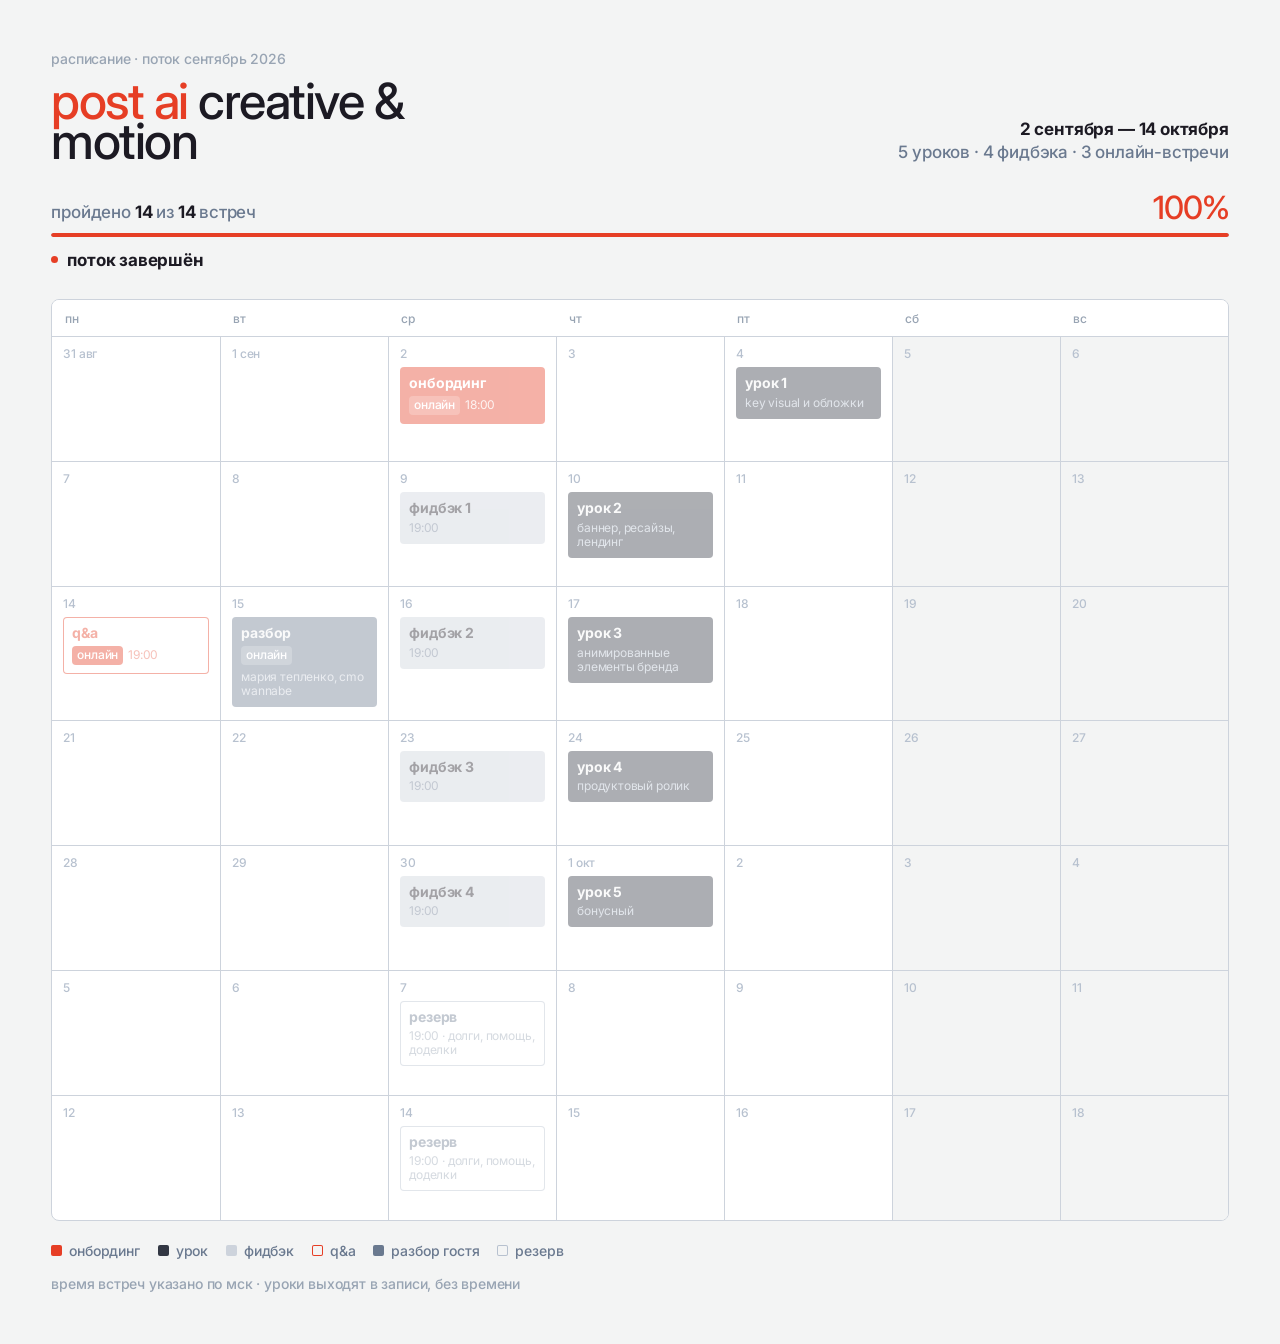
==== post-ai-creative/index.html @ 70a8e393 "schedule: post ai creative & motion cohort at /post-ai-creative новая страница расписания для потока" ====
<!DOCTYPE html>
<html lang="ru">
<head>
<meta charset="UTF-8">
<meta name="viewport" content="width=device-width, initial-scale=1">
<title>post ai creative &amp; motion — расписание</title>
<meta name="description" content="расписание и трекер прогресса шортса post ai creative &amp; motion, поток 2 сентября — 14 октября 2026">

<link rel="preconnect" href="https://fonts.googleapis.com">
<link rel="preconnect" href="https://fonts.gstatic.com" crossorigin>
<link href="https://fonts.googleapis.com/css2?family=Inter:wght@400;500;700&display=swap" rel="stylesheet">
<link rel="stylesheet" href="tokens.css">

<style>
  *{box-sizing:border-box;margin:0;padding:0}
  html{-webkit-text-size-adjust:100%}
  body{
    background:var(--c-paper);color:var(--c-ink);
    font-family:var(--font);font-weight:var(--fw-medium);
    font-size:var(--fs-caption);line-height:var(--lh-caption);letter-spacing:var(--track-body);
    text-transform:lowercase;
    -webkit-font-smoothing:antialiased;
    padding:clamp(20px,4vw,56px);
  }
  b,strong{font-weight:var(--fw-bold)}
  .wrap{max-width:1180px;margin:0 auto}

  /* ---------- header ---------- */
  .eyebrow{font-size:var(--fs-micro);line-height:var(--lh-micro);color:var(--c-steel)}
  .head{display:flex;justify-content:space-between;align-items:flex-end;gap:28px;flex-wrap:wrap;margin-top:14px}
  .title{
    font-weight:var(--fw-medium);
    font-size:var(--fs-display-fluid);
    line-height:var(--lh-display);
    letter-spacing:var(--track-display);
    max-width:14ch;
  }
  .title em{font-style:normal;color:var(--c-accent)}
  .meta{text-align:right;font-size:var(--fs-caption);line-height:var(--lh-caption);color:var(--c-slate)}
  .meta .range{color:var(--c-ink);font-weight:var(--fw-bold);display:block;margin-bottom:5px}

  /* ---------- progress ---------- */
  .spine{margin:34px 0 30px}
  .spine-head{display:flex;justify-content:space-between;align-items:flex-end;gap:16px;flex-wrap:wrap;margin-bottom:12px}
  .spine-lab{font-size:var(--fs-caption);color:var(--c-slate)}
  .spine-lab b{color:var(--c-ink)}
  .spine-pct{
    font-weight:var(--fw-medium);
    font-size:var(--fs-sub-fluid);
    line-height:var(--lh-display);
    letter-spacing:var(--track-display);
    color:var(--c-accent);
  }
  .track{height:4px;border-radius:var(--r-sm);background:var(--c-haze);overflow:hidden}
  .track i{display:block;height:100%;border-radius:var(--r-sm);background:var(--c-accent);width:0;
    transition:width 1.1s cubic-bezier(.2,.8,.2,1)}
  .now{margin-top:14px;font-size:var(--fs-caption);color:var(--c-slate);display:flex;align-items:center;gap:9px;flex-wrap:wrap}
  .now .dot{width:7px;height:7px;border-radius:50%;background:var(--c-accent);flex:0 0 auto}
  .now b{color:var(--c-ink)}

  /* ---------- calendar (desktop) ---------- */
  .cal{background:var(--c-white);border:var(--hair) solid var(--c-haze);border-radius:var(--r-md);overflow:hidden}
  .dow{display:grid;grid-template-columns:repeat(7,1fr);background:var(--c-white)}
  .dow span{padding:13px 13px 11px;font-size:var(--fs-nano);line-height:var(--lh-nano);color:var(--c-steel)}
  .week{display:grid;grid-template-columns:repeat(7,1fr);border-top:var(--hair) solid var(--c-haze)}
  .cell{min-height:124px;padding:11px 11px 13px;border-left:var(--hair) solid var(--c-haze);
    display:flex;flex-direction:column;gap:7px;transition:background .16s ease}
  .cell:first-child{border-left:0}
  .cell.off{background:var(--c-paper)}
  .cell.today,.cell.today:hover{background:var(--c-paper)}
  .cell.past .num{color:var(--c-mist)}
  .num{font-size:var(--fs-nano);line-height:var(--lh-nano);color:var(--c-steel);
    display:flex;align-items:center;gap:6px;flex-wrap:wrap}
  .cell.today .num{color:var(--c-accent);font-weight:var(--fw-bold)}
  .cell.today .num::after{content:"сегодня";font-size:var(--fs-nano);font-weight:var(--fw-medium);
    color:var(--c-accent);border:var(--hair) solid var(--c-accent);border-radius:var(--r-sm);padding:1px 5px 2px}
  .mo{color:var(--c-mist)}

  /* ---------- chips ---------- */
  .chip{border-radius:var(--r-sm);padding:8px 9px 9px;display:flex;flex-direction:column;gap:5px}
  .chip .k{font-size:var(--fs-micro);line-height:var(--lh-micro);font-weight:var(--fw-bold);letter-spacing:var(--track-body)}
  .chip .t{font-size:var(--fs-nano);line-height:1.16;font-weight:var(--fw-regular)}
  .chip .meta-row{display:flex;align-items:center;flex-wrap:wrap;gap:5px}
  .chip .on{display:inline-flex;align-items:center;font-size:var(--fs-nano);line-height:1;
    font-weight:var(--fw-medium);border-radius:var(--r-sm);padding:3px 5px 4px}

  .chip.onboarding{background:var(--c-accent);color:var(--c-white)}
  .chip.onboarding .t{color:rgba(255,255,255,.86)}
  .chip.onboarding .on{background:rgba(255,255,255,.22);color:var(--c-white)}

  .chip.lesson{background:var(--c-deep);color:var(--c-paper)}
  .chip.lesson .t{color:var(--c-mist)}

  .chip.feedback{background:var(--c-haze);color:var(--c-ink)}
  .chip.feedback .t{color:var(--c-slate)}

  .chip.guest{background:var(--c-slate);color:var(--c-paper)}
  .chip.guest .t{color:var(--c-haze)}
  .chip.guest .on{background:rgba(255,255,255,.22);color:var(--c-white)}

  .chip.qa{color:var(--c-accent);box-shadow:inset 0 0 0 var(--hair) var(--c-accent)}
  .chip.qa .t{color:var(--c-accent);opacity:.78}
  .chip.qa .on{background:var(--c-accent);color:var(--c-white)}

  .chip.reserve{color:var(--c-slate);box-shadow:inset 0 0 0 var(--hair) var(--c-mist)}
  .chip.reserve .t{color:var(--c-steel)}

  .chip.done{opacity:.4}

  /* ---------- feed (mobile) ---------- */
  .feed{display:none}
  .row{display:grid;grid-template-columns:76px 1fr;gap:12px;padding:9px 0;
    border-top:var(--hair) solid var(--c-haze);align-items:start}
  .row:first-child{border-top:0}
  .row .d{font-size:var(--fs-micro);line-height:var(--lh-micro);color:var(--c-steel);padding-top:2px}
  .row.past .d{color:var(--c-mist)}
  .row.empty{padding:6px 0}
  .row.empty .d{font-size:var(--fs-nano);line-height:var(--lh-nano)}
  .row.today{background:var(--c-white);border-radius:var(--r-md);border-top-color:transparent;
    padding:10px;margin:0 -10px}
  .row.today .d{color:var(--c-accent);font-weight:var(--fw-bold)}
  .row .stack{display:flex;flex-direction:column;gap:8px}
  .row .today-pill{font-size:var(--fs-nano);line-height:1;color:var(--c-accent);
    border:var(--hair) solid var(--c-accent);border-radius:var(--r-sm);padding:3px 6px 4px;align-self:flex-start}
  .wk{font-size:var(--fs-nano);line-height:var(--lh-nano);color:var(--c-steel);
    padding:22px 0 8px;border-top:var(--hair) solid var(--c-haze)}
  .wk:first-child{border-top:0;padding-top:0}

  /* ---------- legend / foot ---------- */
  .legend{display:flex;flex-wrap:wrap;gap:8px 18px;margin-top:22px;
    font-size:var(--fs-micro);line-height:var(--lh-micro);color:var(--c-slate)}
  .legend span{display:inline-flex;align-items:center;gap:7px}
  .legend i{width:11px;height:11px;border-radius:2px;flex:0 0 auto}
  .legend .l-onboarding{background:var(--c-accent)}
  .legend .l-lesson{background:var(--c-deep)}
  .legend .l-feedback{background:var(--c-haze)}
  .legend .l-guest{background:var(--c-slate)}
  .legend .l-qa{box-shadow:inset 0 0 0 var(--hair) var(--c-accent)}
  .legend .l-reserve{box-shadow:inset 0 0 0 var(--hair) var(--c-mist)}

  .foot{margin-top:18px;font-size:var(--fs-micro);line-height:var(--lh-micro);color:var(--c-steel)}

  .jump{display:none;position:fixed;left:50%;bottom:18px;transform:translateX(-50%);z-index:20;
    border:0;font-family:var(--font);font-weight:var(--fw-medium);font-size:var(--fs-caption);
    line-height:1;letter-spacing:var(--track-body);text-transform:lowercase;
    color:var(--c-white);background:var(--c-accent);border-radius:var(--r-sm);
    padding:13px 20px 14px;box-shadow:0 8px 20px -8px rgba(28,26,35,.5);cursor:pointer}
  .jump:active{transform:translateX(-50%) scale(.97)}

  @media (max-width:900px){
    .cal{display:none}
    .feed{display:block}
    .jump{display:block}
    body{padding-bottom:92px}
    .head{gap:16px}
    .meta{text-align:left}
    .spine{margin:26px 0 24px}
  }
  @media (prefers-reduced-motion:reduce){
    .track i{transition:none}
    .cell{transition:none}
  }
  :focus-visible{outline:2px solid var(--c-accent);outline-offset:3px}
</style>
</head>
<body>
<div class="wrap">

  <div class="eyebrow">расписание · поток сентябрь 2026</div>
  <div class="head">
    <h1 class="title"><em>post ai</em> creative &amp; motion</h1>
    <div class="meta">
      <span class="range">2 сентября — 14 октября</span>
      <span id="counts"></span>
    </div>
  </div>

  <section class="spine">
    <div class="spine-head">
      <div class="spine-lab">пройдено <b id="done">0</b> из <b id="total">0</b> встреч</div>
      <div class="spine-pct" id="pct">0%</div>
    </div>
    <div class="track"><i id="bar"></i></div>
    <div class="now" id="now"></div>
  </section>

  <div class="cal" id="cal"></div>
  <div class="feed" id="feed"></div>

  <div class="legend">
    <span><i class="l-onboarding"></i>онбординг</span>
    <span><i class="l-lesson"></i>урок</span>
    <span><i class="l-feedback"></i>фидбэк</span>
    <span><i class="l-qa"></i>q&amp;a</span>
    <span><i class="l-guest"></i>разбор гостя</span>
    <span><i class="l-reserve"></i>резерв</span>
  </div>

  <div class="foot">время встреч указано по мск · уроки выходят в записи, без времени</div>
  <button class="jump" id="jump" type="button">сегодня</button>
</div>

<script>
const START = [2026,7,31];   // пн 31 августа 2026
const WEEKS = 7;             // до вс 18 октября, покрывает резерв 14 октября

const EVENTS = [
  {date:'2026-09-02', kind:'onboarding', k:'онбординг',  t:'18:00', online:true},
  {date:'2026-09-04', kind:'lesson',     k:'урок 1',     t:'key visual и обложки'},
  {date:'2026-09-09', kind:'feedback',   k:'фидбэк 1',   t:'19:00'},
  {date:'2026-09-10', kind:'lesson',     k:'урок 2',     t:'баннер, ресайзы, лендинг'},
  {date:'2026-09-14', kind:'qa',         k:'q&a',        t:'19:00', online:true},
  {date:'2026-09-15', kind:'guest',      k:'разбор',     t:'мария тепленко, cmo wannabe', online:true},
  {date:'2026-09-16', kind:'feedback',   k:'фидбэк 2',   t:'19:00'},
  {date:'2026-09-17', kind:'lesson',     k:'урок 3',     t:'анимированные элементы бренда'},
  {date:'2026-09-23', kind:'feedback',   k:'фидбэк 3',   t:'19:00'},
  {date:'2026-09-24', kind:'lesson',     k:'урок 4',     t:'продуктовый ролик'},
  {date:'2026-09-30', kind:'feedback',   k:'фидбэк 4',   t:'19:00'},
  {date:'2026-10-01', kind:'lesson',     k:'урок 5',     t:'бонусный'},
  {date:'2026-10-07', kind:'reserve',    k:'резерв',     t:'19:00 · долги, помощь, доделки'},
  {date:'2026-10-14', kind:'reserve',    k:'резерв',     t:'19:00 · долги, помощь, доделки'}
];

const DOW = ['пн','вт','ср','чт','пт','сб','вс'];
const MO  = ['января','февраля','марта','апреля','мая','июня','июля','августа','сентября','октября','ноября','декабря'];
const MOS = ['янв','фев','мар','апр','мая','июн','июл','авг','сен','окт','ноя','дек'];

const key = d => d.getFullYear()+'-'+String(d.getMonth()+1).padStart(2,'0')+'-'+String(d.getDate()).padStart(2,'0');
const byDay = {};
EVENTS.forEach(e => (byDay[e.date] = byDay[e.date] || []).push(e));

const now = new Date();
const today = new Date(now.getFullYear(), now.getMonth(), now.getDate());
const todayKey = key(today);

/* ---- счётчики в шапке ---- */
const nLessons  = EVENTS.filter(e => e.kind === 'lesson').length;
const nFeedback = EVENTS.filter(e => e.kind === 'feedback').length;
const nOnline   = EVENTS.filter(e => e.online).length;
const plural = (n, one, few, many) => {
  const m10 = n % 10, m100 = n % 100;
  if (m10 === 1 && m100 !== 11) return one;
  if (m10 >= 2 && m10 <= 4 && (m100 < 12 || m100 > 14)) return few;
  return many;
};
document.getElementById('counts').textContent =
  nLessons  + ' ' + plural(nLessons, 'урок','урока','уроков') + ' · ' +
  nFeedback + ' ' + plural(nFeedback,'фидбэк','фидбэка','фидбэков') + ' · ' +
  nOnline   + ' ' + plural(nOnline,'онлайн-встреча','онлайн-встречи','онлайн-встреч');

/* ---- progress ---- */
const done = EVENTS.filter(e => new Date(e.date+'T00:00:00') < today).length;
const pct = Math.round(done / EVENTS.length * 100);
document.getElementById('done').textContent = done;
document.getElementById('total').textContent = EVENTS.length;
document.getElementById('pct').textContent = pct + '%';
requestAnimationFrame(() => document.getElementById('bar').style.width = pct + '%');

const nowEl = document.getElementById('now');
const todayEv = byDay[todayKey];
const next = EVENTS.find(e => new Date(e.date+'T00:00:00') > today);
if (todayEv) {
  nowEl.innerHTML = '<span class="dot"></span><span>сегодня — <b>' + todayEv.map(e=>e.k).join(' и ') + '</b></span>';
} else if (next) {
  const d = new Date(next.date+'T00:00:00');
  nowEl.innerHTML = '<span class="dot"></span><span>дальше — <b>' + next.k + '</b>, ' + d.getDate() + ' ' + MO[d.getMonth()] + '</span>';
} else {
  nowEl.innerHTML = '<span class="dot"></span><span><b>поток завершён</b></span>';
}

/* ---- chip ---- */
function chip(e, isPast){
  const cls = ['chip', e.kind];
  if (isPast) cls.push('done');
  const meta = (e.online ? '<span class="on">онлайн</span>' : '') + (e.t ? '<span class="t">'+e.t+'</span>' : '');
  return '<span class="'+cls.join(' ')+'"><span class="k">'+e.k+'</span>'+
         (meta ? '<span class="meta-row">'+meta+'</span>' : '')+'</span>';
}

/* ---- calendar ---- */
const cal = document.getElementById('cal');
let html = '<div class="dow">' + DOW.map(d=>'<span>'+d+'</span>').join('') + '</div>';
const cur = new Date(START[0], START[1], START[2]);
for (let w = 0; w < WEEKS; w++){
  html += '<div class="week">';
  for (let i = 0; i < 7; i++){
    const k = key(cur);
    const evs = byDay[k] || [];
    const isPast = cur < today, isToday = k === todayKey;
    const c = ['cell'];
    if (isPast && !isToday) c.push('past');
    if (isToday) c.push('today');
    if (i > 4 && !evs.length) c.push('off');
    const first = cur.getDate() === 1 || (w === 0 && i === 0);
    html += '<div class="'+c.join(' ')+'"><div class="num"><span>'+cur.getDate()+
            (first ? ' <span class="mo">'+MOS[cur.getMonth()]+'</span>' : '')+'</span></div>'+
            evs.map(e=>chip(e, isPast && !isToday)).join('')+'</div>';
    cur.setDate(cur.getDate()+1);
  }
  html += '</div>';
}
cal.innerHTML = html;

/* ---- mobile feed ---- */
const feed = document.getElementById('feed');
let f = '';
const cur2 = new Date(START[0], START[1], START[2]);
for (let w = 0; w < WEEKS; w++){
  f += '<div class="wk">'+(w < 5 ? 'неделя '+(w+1) : 'резерв')+'</div>';
  for (let i = 0; i < 7; i++){
    const k = key(cur2);
    const evs = byDay[k] || [];
    const isPast = cur2 < today, isToday = k === todayKey;
    const c = ['row'];
    if (!evs.length && !isToday) c.push('empty');
    if (isPast && !isToday) c.push('past');
    if (isToday) c.push('today');
    f += '<div class="'+c.join(' ')+'"><div class="d">'+DOW[i]+' '+cur2.getDate()+' '+MOS[cur2.getMonth()]+'</div>'+
         '<div class="stack">'+ (evs.length ? evs.map(e=>chip(e, isPast && !isToday)).join('') : '') +
         (isToday && !evs.length ? '<span class="today-pill">сегодня</span>' : '') + '</div></div>';
    cur2.setDate(cur2.getDate()+1);
  }
}
feed.innerHTML = f;

/* jump to today (mobile) */
document.getElementById('jump').addEventListener('click', () => {
  const t = feed.querySelector('.row.today');
  if (!t) return;
  const smooth = !window.matchMedia('(prefers-reduced-motion: reduce)').matches;
  t.scrollIntoView({behavior: smooth ? 'smooth' : 'auto', block: 'center'});
});
</script>
</body>
</html>
---- post-ai-creative/tokens.css ----
/* ------------------------------------------------------------------
   post ai creative & motion — локальные токены
   Сняты с живой страницы https://wannabe.ru/shorts/post-ai-creative
   (замеры computed styles, 1440px). Это самостоятельный файл:
   общей дизайн-системы с wannabe.ru нет, ничего не импортируется.
   ------------------------------------------------------------------ */

:root{

  /* ---------- цвет ----------
     сверено с живой страницей:
     ink rgb(28,26,35) · deep rgb(50,55,67) · slate rgb(106,121,143)
     steel rgb(152,164,179) · mist rgb(183,193,207) · haze rgb(205,211,220)
     paper rgb(243,244,244) · accent rgb(230,62,37)                        */
  --c-ink:    #1C1A23;
  --c-deep:   #323743;
  --c-slate:  #6A798F;
  --c-steel:  #98A4B3;
  --c-mist:   #B7C1CF;
  --c-haze:   #CDD3DC;
  --c-paper:  #F3F4F4;
  --c-accent: #E63E25;
  --c-white:  #FFFFFF;

  /* ---------- шрифт ----------
     на лендинге Unica 77 LL. лицензия не покрывает этот домен,
     поэтому здесь Inter с Google Fonts, 400 / 500 / 700.           */
  --font: 'Inter', system-ui, -apple-system, 'Segoe UI', Roboto, Arial, sans-serif;

  --fw-regular: 400;
  --fw-medium:  500;   /* рабочее начертание лендинга */
  --fw-bold:    700;

  /* ---------- кегли ----------
     база лендинга: 50 / 32 / 21 / 17.
     14 и 12 — вспомогательные, тоже есть на живой странице.        */
  --fs-display:  50px;
  --fs-sub:      32px;
  --fs-body:     21px;
  --fs-caption:  17px;
  --fs-micro:    14px;
  --fs-nano:     12px;

  /* адаптивные варианты display-кеглей */
  --fs-display-fluid: clamp(32px, 5.4vw, 50px);
  --fs-sub-fluid:     clamp(23px, 3.2vw, 32px);

  /* ---------- интерлиньяж ----------
     display 80%, тело 100%. на мелких кеглях лендинг слегка
     распускает строку — 17px→106%, 14px→114%, замерено там же.     */
  --lh-display: .8;
  --lh-body:    1;
  --lh-caption: 1.06;
  --lh-micro:   1.14;
  --lh-nano:    1;

  /* ---------- трекинг ----------
     фирменное значение на display — −5%, но у Inter метрики шире
     Unica, и на −5% крупные заголовки слипаются. на display
     прижато до −3%; тело остаётся на −1%, как на лендинге.         */
  --track-display:       -.03em;   /* Inter */
  --track-display-brand: -.05em;   /* Unica, для справки */
  --track-body:          -.01em;

  /* ---------- геометрия ----------
     радиусы лендинга: 4px — основной, 8px — крупные блоки.         */
  --r-sm: 4px;
  --r-md: 8px;
  --hair: 1px;
}
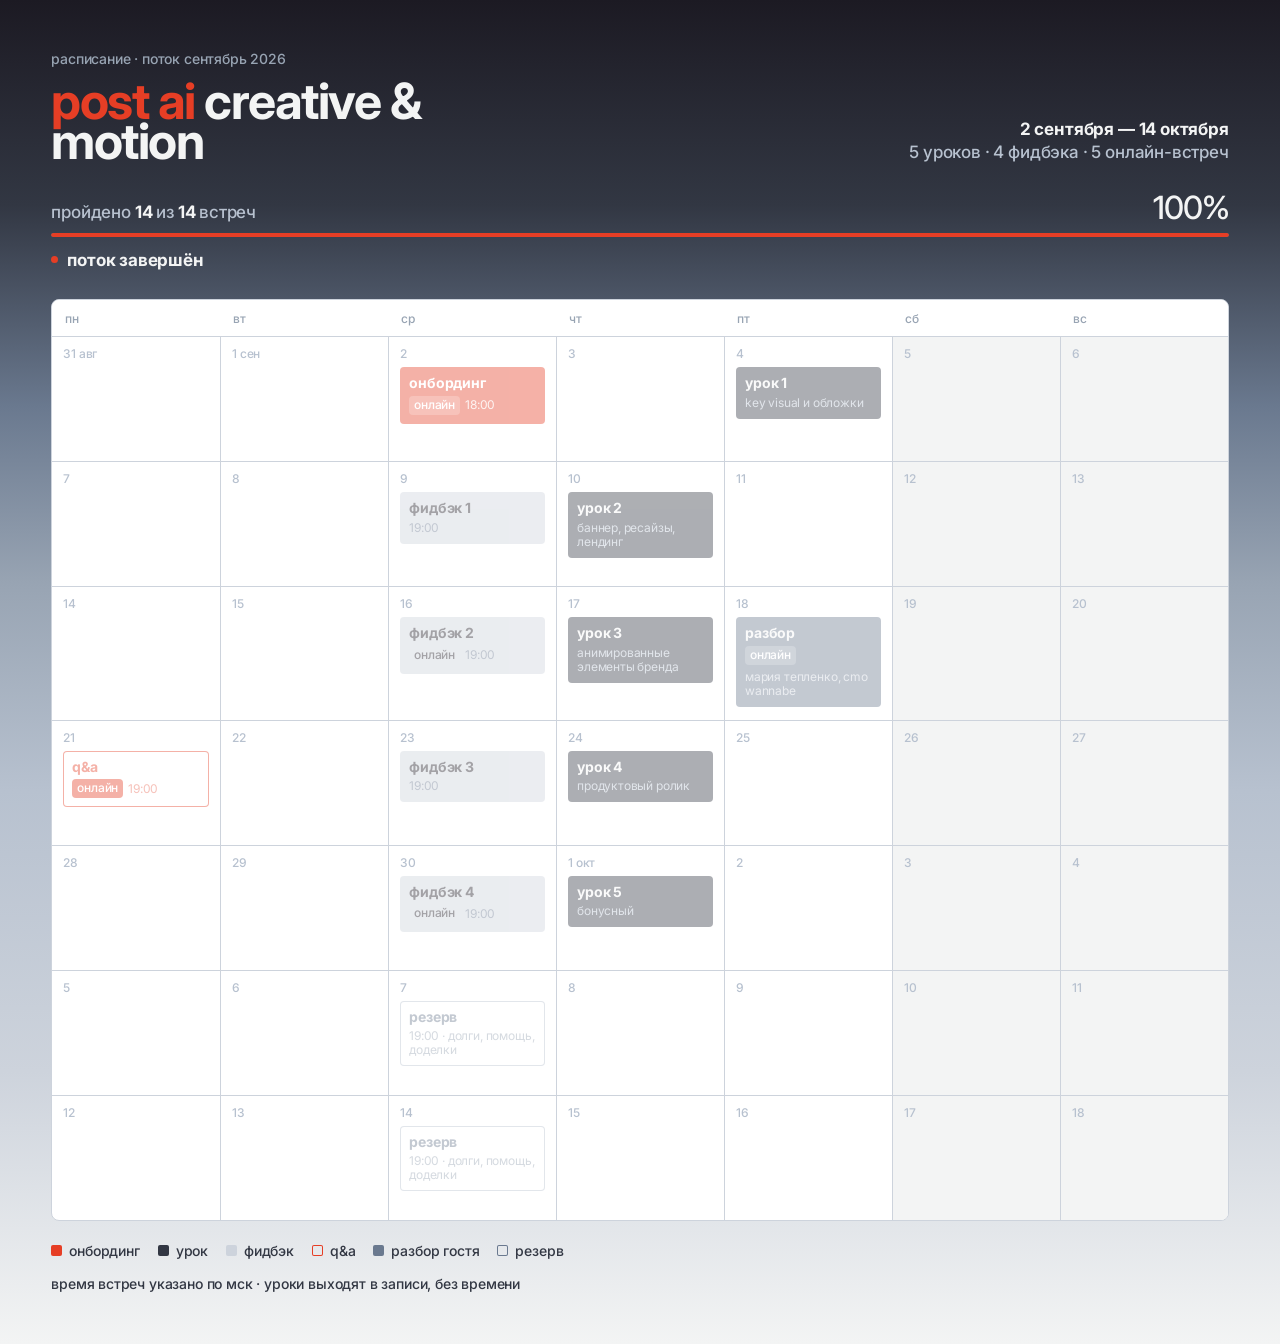
==== commit 5d33140d: "schedule: градиентный фон, болд в заголовке, правки расписания фон — вертикальная лесенка по всей па" ====
--- a/post-ai-creative/index.html
+++ b/post-ai-creative/index.html
@@ -13,9 +13,13 @@
 
 <style>
   *{box-sizing:border-box;margin:0;padding:0}
-  html{-webkit-text-size-adjust:100%}
+  /* градиент на body: его бокс равен высоте документа, поэтому
+     лесенка растягивается на всю страницу, как на лендинге.
+     на html — конечный цвет градиента, чтобы область за боксом
+     (короткий документ, оверскролл) стыковалась без шва */
+  html{-webkit-text-size-adjust:100%;background:var(--c-paper)}
   body{
-    background:var(--c-paper);color:var(--c-ink);
+    background:var(--grad-page);min-height:100vh;color:var(--c-ink);
     font-family:var(--font);font-weight:var(--fw-medium);
     font-size:var(--fs-caption);line-height:var(--lh-caption);letter-spacing:var(--track-body);
     text-transform:lowercase;
@@ -25,38 +29,42 @@
   b,strong{font-weight:var(--fw-bold)}
   .wrap{max-width:1180px;margin:0 auto}
 
-  /* ---------- header ---------- */
+  /* ---------- header ----------
+     шапка лежит на тёмной части градиента — текст светлый */
   .eyebrow{font-size:var(--fs-micro);line-height:var(--lh-micro);color:var(--c-steel)}
   .head{display:flex;justify-content:space-between;align-items:flex-end;gap:28px;flex-wrap:wrap;margin-top:14px}
   .title{
-    font-weight:var(--fw-medium);
+    font-weight:var(--fw-bold);
     font-size:var(--fs-display-fluid);
     line-height:var(--lh-display);
     letter-spacing:var(--track-display);
+    color:var(--c-paper);
     max-width:14ch;
   }
   .title em{font-style:normal;color:var(--c-accent)}
-  .meta{text-align:right;font-size:var(--fs-caption);line-height:var(--lh-caption);color:var(--c-slate)}
-  .meta .range{color:var(--c-ink);font-weight:var(--fw-bold);display:block;margin-bottom:5px}
+  .meta{text-align:right;font-size:var(--fs-caption);line-height:var(--lh-caption);color:var(--c-mist)}
+  .meta .range{color:var(--c-paper);font-weight:var(--fw-bold);display:block;margin-bottom:5px}
 
   /* ---------- progress ---------- */
   .spine{margin:34px 0 30px}
   .spine-head{display:flex;justify-content:space-between;align-items:flex-end;gap:16px;flex-wrap:wrap;margin-bottom:12px}
-  .spine-lab{font-size:var(--fs-caption);color:var(--c-slate)}
-  .spine-lab b{color:var(--c-ink)}
+  .spine-lab{font-size:var(--fs-caption);color:var(--c-mist)}
+  .spine-lab b{color:var(--c-paper)}
   .spine-pct{
     font-weight:var(--fw-medium);
     font-size:var(--fs-sub-fluid);
     line-height:var(--lh-display);
     letter-spacing:var(--track-display);
-    color:var(--c-accent);
-  }
-  .track{height:4px;border-radius:var(--r-sm);background:var(--c-haze);overflow:hidden}
+    /* не акцентом: на тёмной части градиента красный по чёрному
+       даёт 2.8:1, ниже порога. акцент остаётся в полосе и точке */
+    color:var(--c-paper);
+  }
+  .track{height:4px;border-radius:var(--r-sm);background:rgba(255,255,255,.18);overflow:hidden}
   .track i{display:block;height:100%;border-radius:var(--r-sm);background:var(--c-accent);width:0;
     transition:width 1.1s cubic-bezier(.2,.8,.2,1)}
-  .now{margin-top:14px;font-size:var(--fs-caption);color:var(--c-slate);display:flex;align-items:center;gap:9px;flex-wrap:wrap}
+  .now{margin-top:14px;font-size:var(--fs-caption);color:var(--c-mist);display:flex;align-items:center;gap:9px;flex-wrap:wrap}
   .now .dot{width:7px;height:7px;border-radius:50%;background:var(--c-accent);flex:0 0 auto}
-  .now b{color:var(--c-ink)}
+  .now b{color:var(--c-paper)}
 
   /* ---------- calendar (desktop) ---------- */
   .cal{background:var(--c-white);border:var(--hair) solid var(--c-haze);border-radius:var(--r-md);overflow:hidden}
@@ -107,8 +115,11 @@
 
   .chip.done{opacity:.4}
 
-  /* ---------- feed (mobile) ---------- */
-  .feed{display:none}
+  /* ---------- feed (mobile) ----------
+     на подложке: иначе строки шли бы прямо по градиенту
+     и вверху ленты теряли контраст */
+  .feed{display:none;background:var(--c-white);border:var(--hair) solid var(--c-haze);
+    border-radius:var(--r-md);padding:14px}
   .row{display:grid;grid-template-columns:76px 1fr;gap:12px;padding:9px 0;
     border-top:var(--hair) solid var(--c-haze);align-items:start}
   .row:first-child{border-top:0}
@@ -116,7 +127,7 @@
   .row.past .d{color:var(--c-mist)}
   .row.empty{padding:6px 0}
   .row.empty .d{font-size:var(--fs-nano);line-height:var(--lh-nano)}
-  .row.today{background:var(--c-white);border-radius:var(--r-md);border-top-color:transparent;
+  .row.today{background:var(--c-paper);border-radius:var(--r-md);border-top-color:transparent;
     padding:10px;margin:0 -10px}
   .row.today .d{color:var(--c-accent);font-weight:var(--fw-bold)}
   .row .stack{display:flex;flex-direction:column;gap:8px}
@@ -127,8 +138,9 @@
   .wk:first-child{border-top:0;padding-top:0}
 
   /* ---------- legend / foot ---------- */
+  /* легенда и подпись приходятся на светлый низ градиента */
   .legend{display:flex;flex-wrap:wrap;gap:8px 18px;margin-top:22px;
-    font-size:var(--fs-micro);line-height:var(--lh-micro);color:var(--c-slate)}
+    font-size:var(--fs-micro);line-height:var(--lh-micro);color:var(--c-deep)}
   .legend span{display:inline-flex;align-items:center;gap:7px}
   .legend i{width:11px;height:11px;border-radius:2px;flex:0 0 auto}
   .legend .l-onboarding{background:var(--c-accent)}
@@ -136,9 +148,9 @@
   .legend .l-feedback{background:var(--c-haze)}
   .legend .l-guest{background:var(--c-slate)}
   .legend .l-qa{box-shadow:inset 0 0 0 var(--hair) var(--c-accent)}
-  .legend .l-reserve{box-shadow:inset 0 0 0 var(--hair) var(--c-mist)}
-
-  .foot{margin-top:18px;font-size:var(--fs-micro);line-height:var(--lh-micro);color:var(--c-steel)}
+  .legend .l-reserve{box-shadow:inset 0 0 0 var(--hair) var(--c-slate)}
+
+  .foot{margin-top:18px;font-size:var(--fs-micro);line-height:var(--lh-micro);color:var(--c-deep)}
 
   .jump{display:none;position:fixed;left:50%;bottom:18px;transform:translateX(-50%);z-index:20;
     border:0;font-family:var(--font);font-weight:var(--fw-medium);font-size:var(--fs-caption);
@@ -209,13 +221,13 @@
   {date:'2026-09-04', kind:'lesson',     k:'урок 1',     t:'key visual и обложки'},
   {date:'2026-09-09', kind:'feedback',   k:'фидбэк 1',   t:'19:00'},
   {date:'2026-09-10', kind:'lesson',     k:'урок 2',     t:'баннер, ресайзы, лендинг'},
-  {date:'2026-09-14', kind:'qa',         k:'q&a',        t:'19:00', online:true},
-  {date:'2026-09-15', kind:'guest',      k:'разбор',     t:'мария тепленко, cmo wannabe', online:true},
-  {date:'2026-09-16', kind:'feedback',   k:'фидбэк 2',   t:'19:00'},
+  {date:'2026-09-16', kind:'feedback',   k:'фидбэк 2',   t:'19:00', online:true},
   {date:'2026-09-17', kind:'lesson',     k:'урок 3',     t:'анимированные элементы бренда'},
+  {date:'2026-09-18', kind:'guest',      k:'разбор',     t:'мария тепленко, cmo wannabe', online:true},
+  {date:'2026-09-21', kind:'qa',         k:'q&a',        t:'19:00', online:true},
   {date:'2026-09-23', kind:'feedback',   k:'фидбэк 3',   t:'19:00'},
   {date:'2026-09-24', kind:'lesson',     k:'урок 4',     t:'продуктовый ролик'},
-  {date:'2026-09-30', kind:'feedback',   k:'фидбэк 4',   t:'19:00'},
+  {date:'2026-09-30', kind:'feedback',   k:'фидбэк 4',   t:'19:00', online:true},
   {date:'2026-10-01', kind:'lesson',     k:'урок 5',     t:'бонусный'},
   {date:'2026-10-07', kind:'reserve',    k:'резерв',     t:'19:00 · долги, помощь, доделки'},
   {date:'2026-10-14', kind:'reserve',    k:'резерв',     t:'19:00 · долги, помощь, доделки'}
--- a/post-ai-creative/tokens.css
+++ b/post-ai-creative/tokens.css
@@ -62,6 +62,20 @@
   --track-display-brand: -.05em;   /* Unica, для справки */
   --track-body:          -.01em;
 
+  /* ---------- фоновый градиент ----------
+     снят с живой страницы: вертикальная лесенка по всей палитре,
+     от ink сверху к paper снизу. на лендинге натянут на всю высоту
+     документа, поэтому шапка приходится на тёмную часть.           */
+  --grad-page: linear-gradient(
+    var(--c-ink)    0%,
+    var(--c-deep)   15.261%,
+    var(--c-slate)  30.284%,
+    var(--c-steel)  43.379%,
+    var(--c-mist)   58.831%,
+    var(--c-haze)   79.714%,
+    var(--c-paper)  100%
+  );
+
   /* ---------- геометрия ----------
      радиусы лендинга: 4px — основной, 8px — крупные блоки.         */
   --r-sm: 4px;
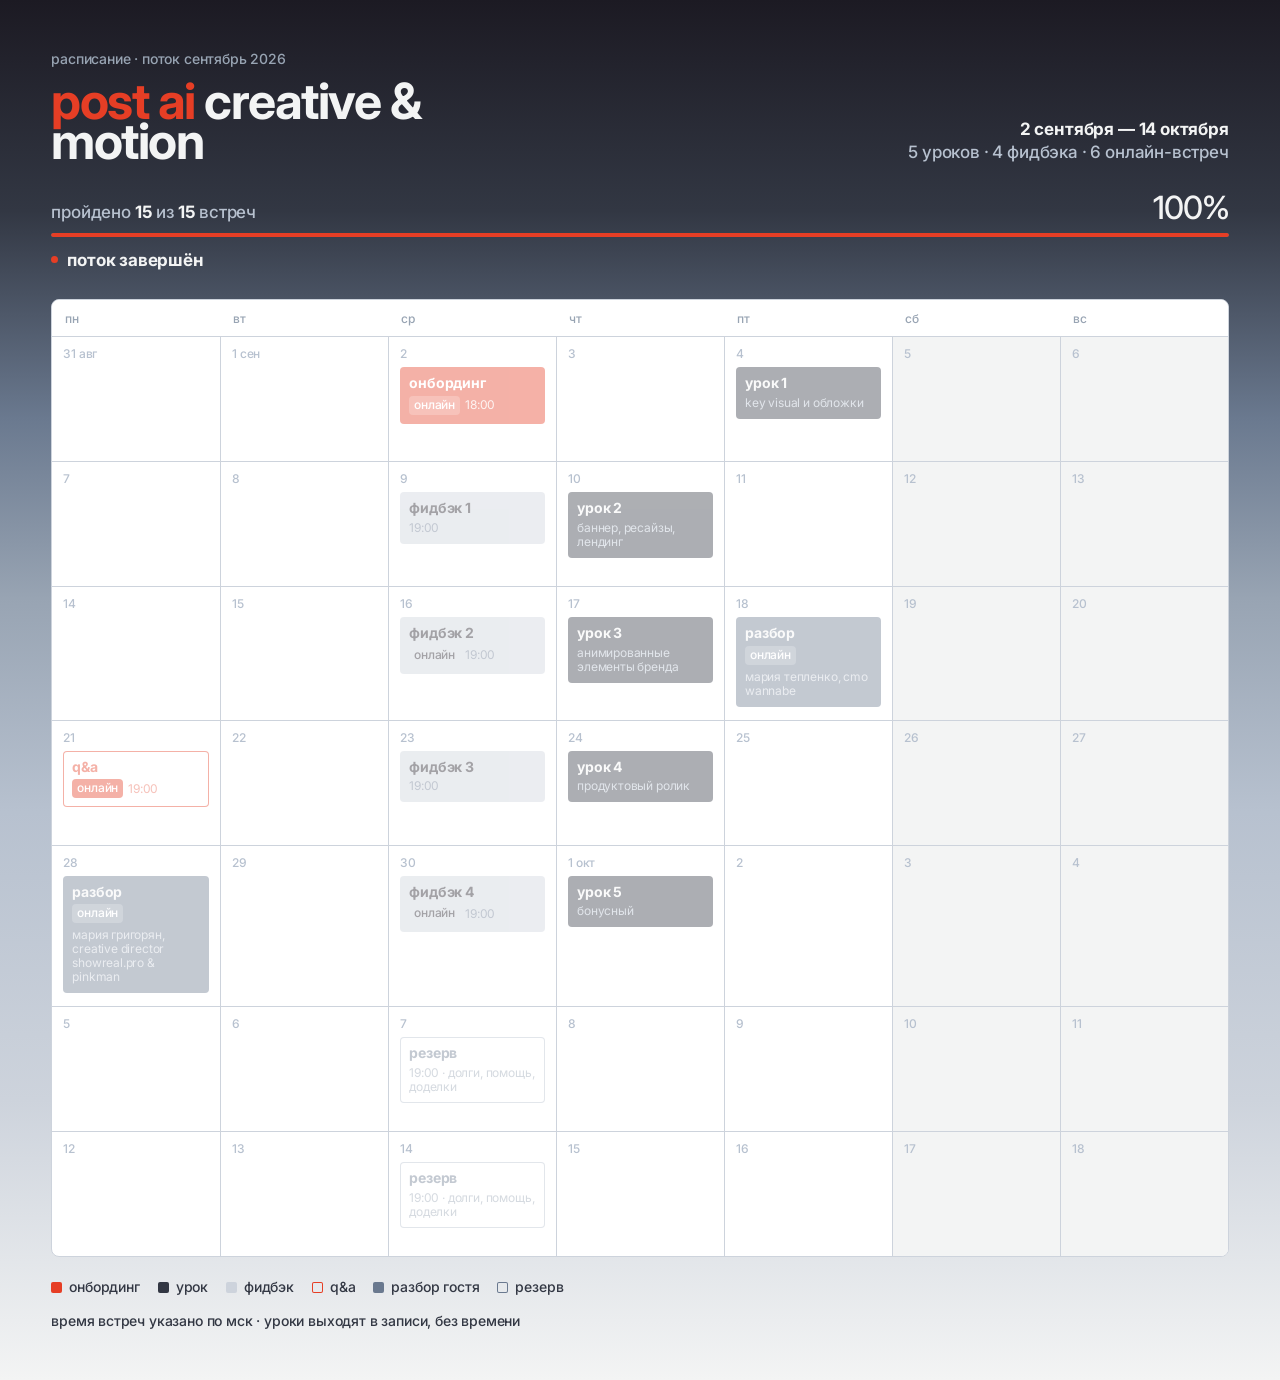
==== commit 7cd7fe17: "schedule: разбор марии григорян 28.09 creative director showreal.pro & pinkman, понедельник 28 сентя" ====
--- a/post-ai-creative/index.html
+++ b/post-ai-creative/index.html
@@ -227,6 +227,7 @@
   {date:'2026-09-21', kind:'qa',         k:'q&a',        t:'19:00', online:true},
   {date:'2026-09-23', kind:'feedback',   k:'фидбэк 3',   t:'19:00'},
   {date:'2026-09-24', kind:'lesson',     k:'урок 4',     t:'продуктовый ролик'},
+  {date:'2026-09-28', kind:'guest',      k:'разбор',     t:'мария григорян, creative director showreal.pro & pinkman', online:true},
   {date:'2026-09-30', kind:'feedback',   k:'фидбэк 4',   t:'19:00', online:true},
   {date:'2026-10-01', kind:'lesson',     k:'урок 5',     t:'бонусный'},
   {date:'2026-10-07', kind:'reserve',    k:'резерв',     t:'19:00 · долги, помощь, доделки'},
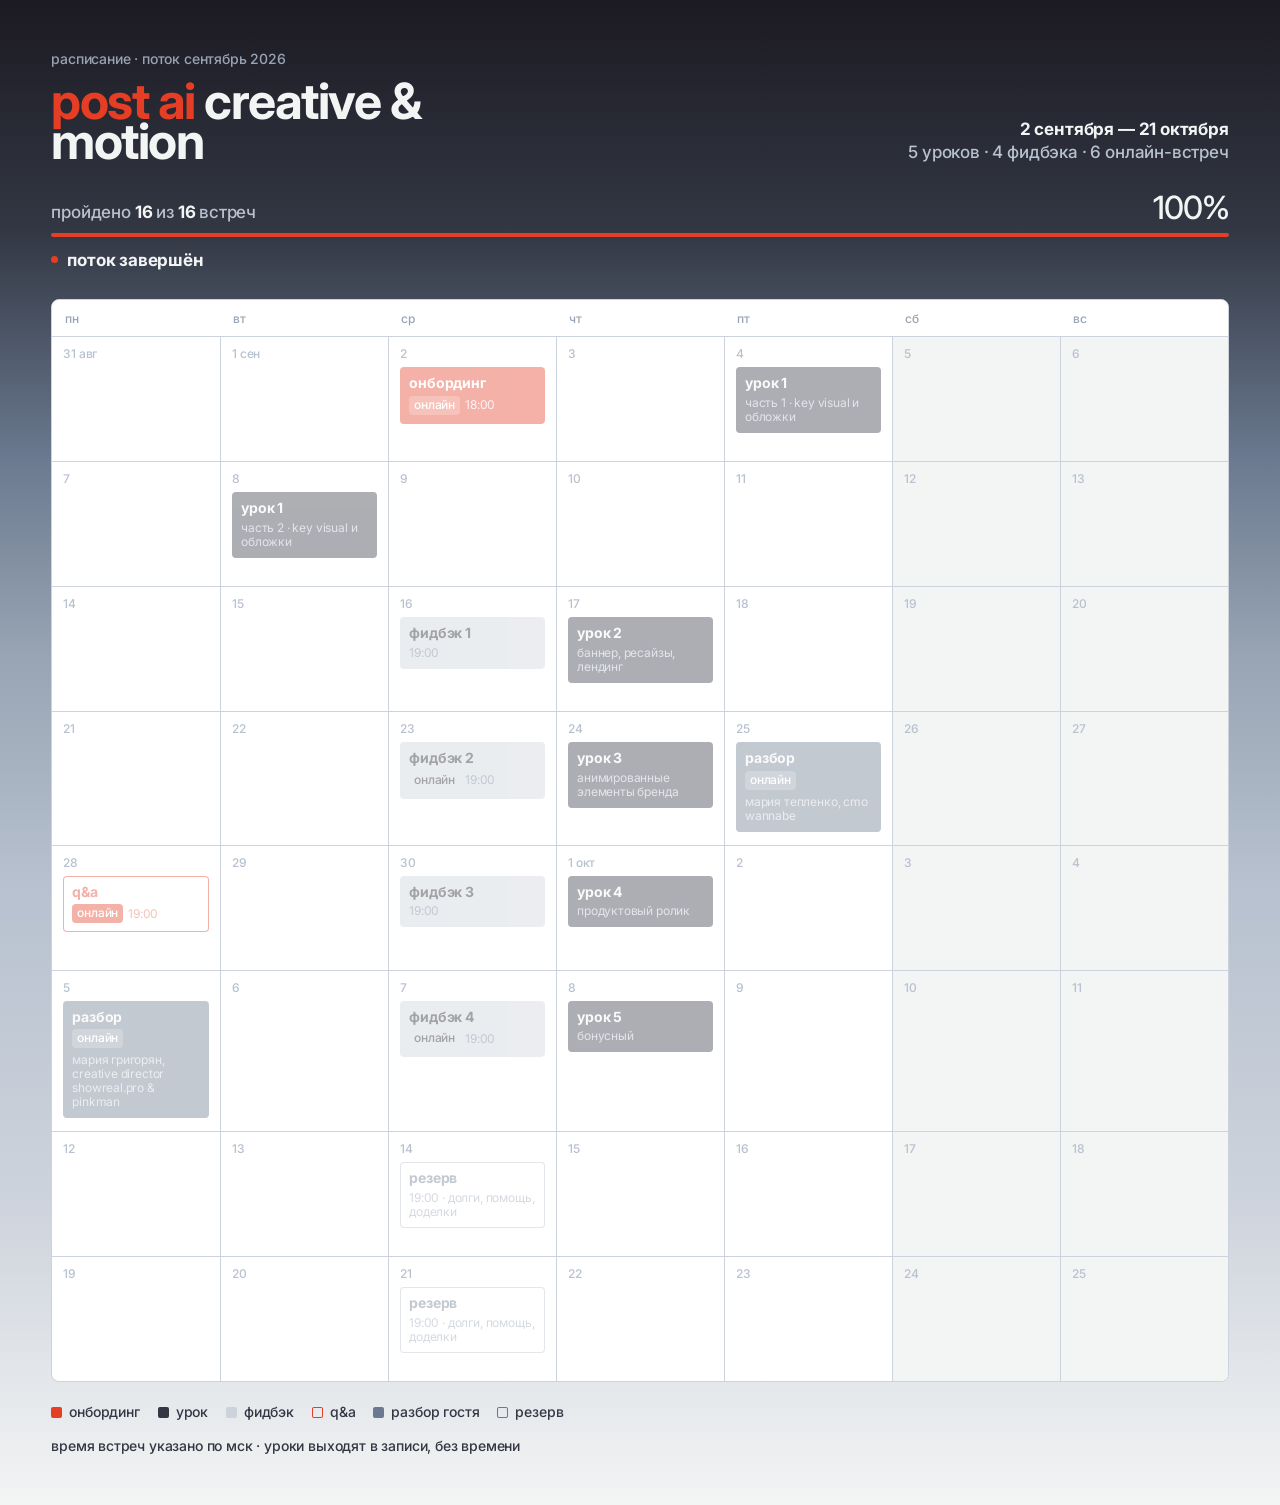
==== commit b7dcc41c: "schedule: сдвиг на неделю, урок 1 в двух частях урок 1 вышел частями: 04.09 и 08.09. всё, что после," ====
--- a/post-ai-creative/index.html
+++ b/post-ai-creative/index.html
@@ -182,7 +182,7 @@
   <div class="head">
     <h1 class="title"><em>post ai</em> creative &amp; motion</h1>
     <div class="meta">
-      <span class="range">2 сентября — 14 октября</span>
+      <span class="range">2 сентября — 21 октября</span>
       <span id="counts"></span>
     </div>
   </div>
@@ -214,24 +214,27 @@
 
 <script>
 const START = [2026,7,31];   // пн 31 августа 2026
-const WEEKS = 7;             // до вс 18 октября, покрывает резерв 14 октября
+const WEEKS = 8;             // до вс 25 октября, покрывает резерв 21 октября
 
 const EVENTS = [
+  // урок 1 вышел в двух частях, вторая — только 08.09.
+  // всё, что после, сдвинуто на неделю относительно исходного плана.
   {date:'2026-09-02', kind:'onboarding', k:'онбординг',  t:'18:00', online:true},
-  {date:'2026-09-04', kind:'lesson',     k:'урок 1',     t:'key visual и обложки'},
-  {date:'2026-09-09', kind:'feedback',   k:'фидбэк 1',   t:'19:00'},
-  {date:'2026-09-10', kind:'lesson',     k:'урок 2',     t:'баннер, ресайзы, лендинг'},
-  {date:'2026-09-16', kind:'feedback',   k:'фидбэк 2',   t:'19:00', online:true},
-  {date:'2026-09-17', kind:'lesson',     k:'урок 3',     t:'анимированные элементы бренда'},
-  {date:'2026-09-18', kind:'guest',      k:'разбор',     t:'мария тепленко, cmo wannabe', online:true},
-  {date:'2026-09-21', kind:'qa',         k:'q&a',        t:'19:00', online:true},
-  {date:'2026-09-23', kind:'feedback',   k:'фидбэк 3',   t:'19:00'},
-  {date:'2026-09-24', kind:'lesson',     k:'урок 4',     t:'продуктовый ролик'},
-  {date:'2026-09-28', kind:'guest',      k:'разбор',     t:'мария григорян, creative director showreal.pro & pinkman', online:true},
-  {date:'2026-09-30', kind:'feedback',   k:'фидбэк 4',   t:'19:00', online:true},
-  {date:'2026-10-01', kind:'lesson',     k:'урок 5',     t:'бонусный'},
-  {date:'2026-10-07', kind:'reserve',    k:'резерв',     t:'19:00 · долги, помощь, доделки'},
-  {date:'2026-10-14', kind:'reserve',    k:'резерв',     t:'19:00 · долги, помощь, доделки'}
+  {date:'2026-09-04', kind:'lesson',     k:'урок 1',     t:'часть 1 · key visual и обложки'},
+  {date:'2026-09-08', kind:'lesson',     k:'урок 1',     t:'часть 2 · key visual и обложки'},
+  {date:'2026-09-16', kind:'feedback',   k:'фидбэк 1',   t:'19:00'},
+  {date:'2026-09-17', kind:'lesson',     k:'урок 2',     t:'баннер, ресайзы, лендинг'},
+  {date:'2026-09-23', kind:'feedback',   k:'фидбэк 2',   t:'19:00', online:true},
+  {date:'2026-09-24', kind:'lesson',     k:'урок 3',     t:'анимированные элементы бренда'},
+  {date:'2026-09-25', kind:'guest',      k:'разбор',     t:'мария тепленко, cmo wannabe', online:true},
+  {date:'2026-09-28', kind:'qa',         k:'q&a',        t:'19:00', online:true},
+  {date:'2026-09-30', kind:'feedback',   k:'фидбэк 3',   t:'19:00'},
+  {date:'2026-10-01', kind:'lesson',     k:'урок 4',     t:'продуктовый ролик'},
+  {date:'2026-10-05', kind:'guest',      k:'разбор',     t:'мария григорян, creative director showreal.pro & pinkman', online:true},
+  {date:'2026-10-07', kind:'feedback',   k:'фидбэк 4',   t:'19:00', online:true},
+  {date:'2026-10-08', kind:'lesson',     k:'урок 5',     t:'бонусный'},
+  {date:'2026-10-14', kind:'reserve',    k:'резерв',     t:'19:00 · долги, помощь, доделки'},
+  {date:'2026-10-21', kind:'reserve',    k:'резерв',     t:'19:00 · долги, помощь, доделки'}
 ];
 
 const DOW = ['пн','вт','ср','чт','пт','сб','вс'];
@@ -247,7 +250,8 @@
 const todayKey = key(today);
 
 /* ---- счётчики в шапке ---- */
-const nLessons  = EVENTS.filter(e => e.kind === 'lesson').length;
+// по именам: урок 1 вышел двумя частями, но урок всё равно один
+const nLessons  = new Set(EVENTS.filter(e => e.kind === 'lesson').map(e => e.k)).size;
 const nFeedback = EVENTS.filter(e => e.kind === 'feedback').length;
 const nOnline   = EVENTS.filter(e => e.online).length;
 const plural = (n, one, few, many) => {
@@ -319,7 +323,7 @@
 let f = '';
 const cur2 = new Date(START[0], START[1], START[2]);
 for (let w = 0; w < WEEKS; w++){
-  f += '<div class="wk">'+(w < 5 ? 'неделя '+(w+1) : 'резерв')+'</div>';
+  f += '<div class="wk">'+(w < 6 ? 'неделя '+(w+1) : 'резерв')+'</div>';
   for (let i = 0; i < 7; i++){
     const k = key(cur2);
     const evs = byDay[k] || [];
